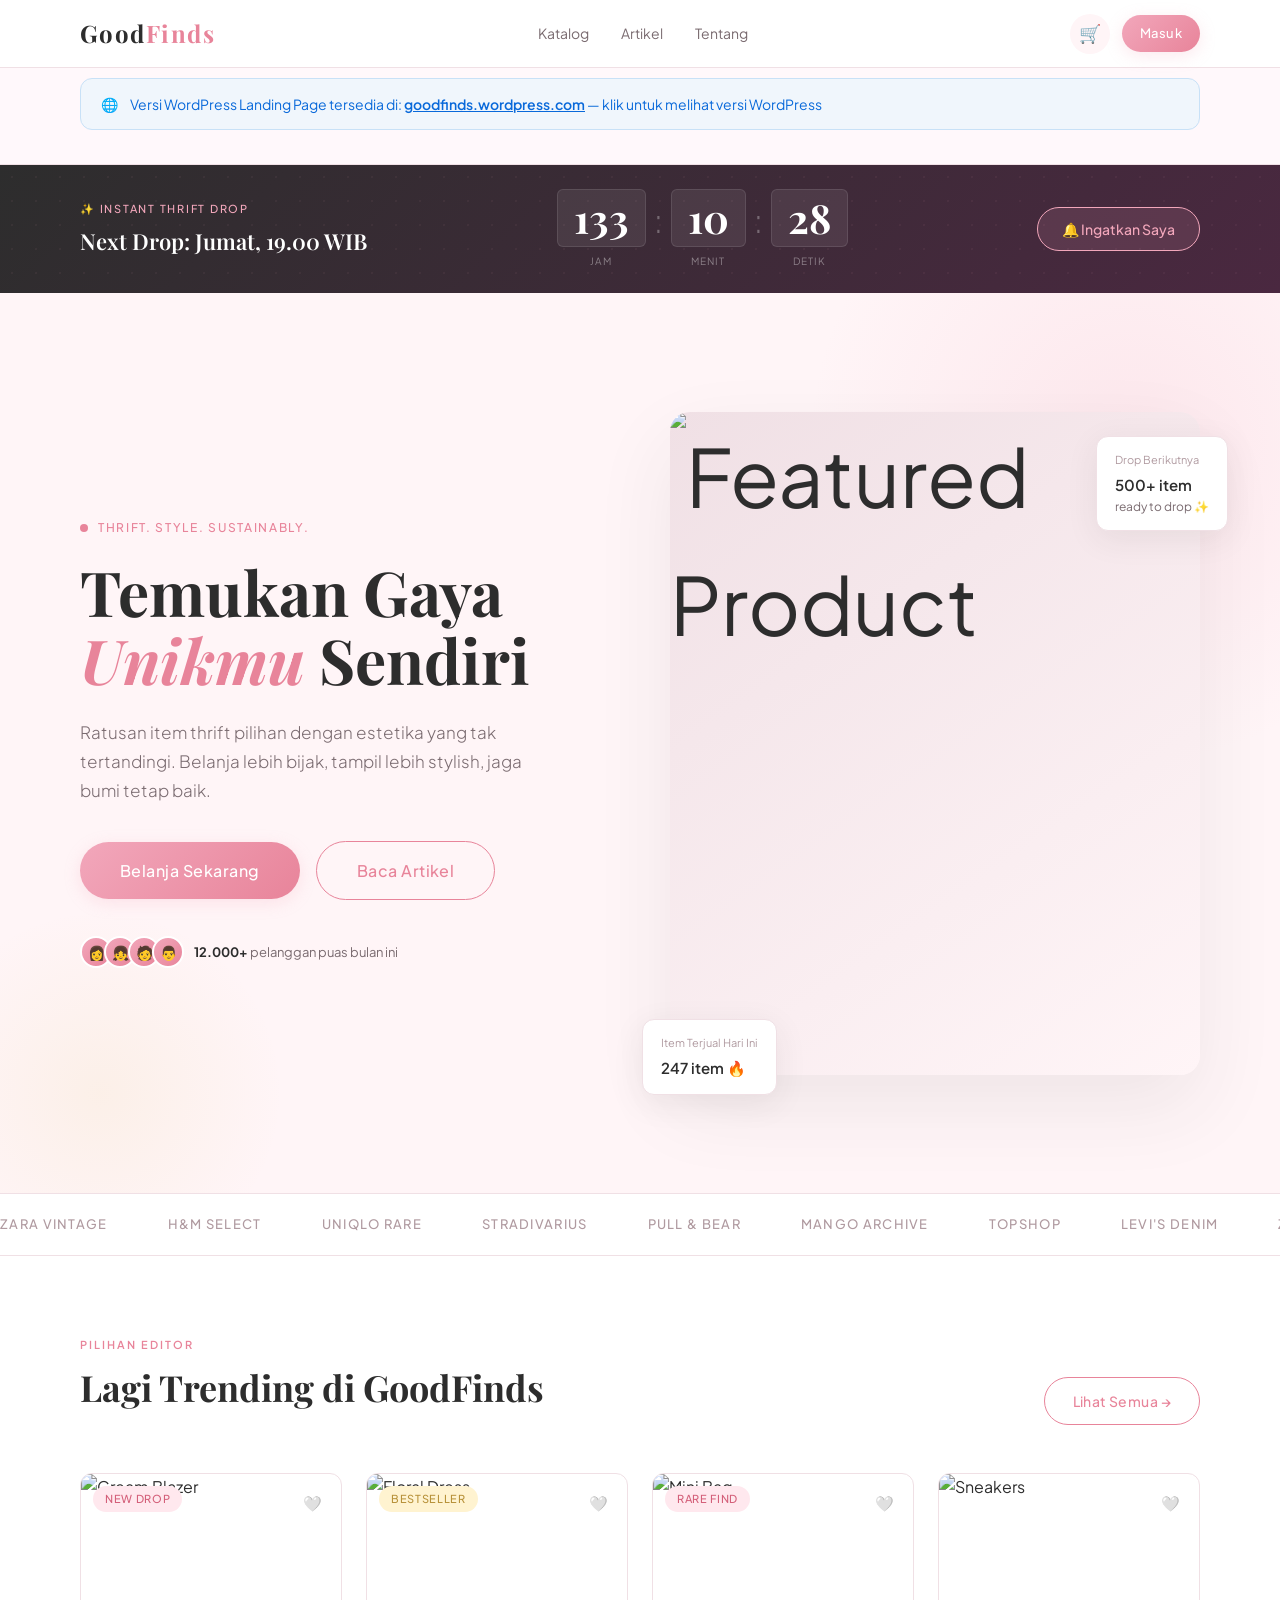
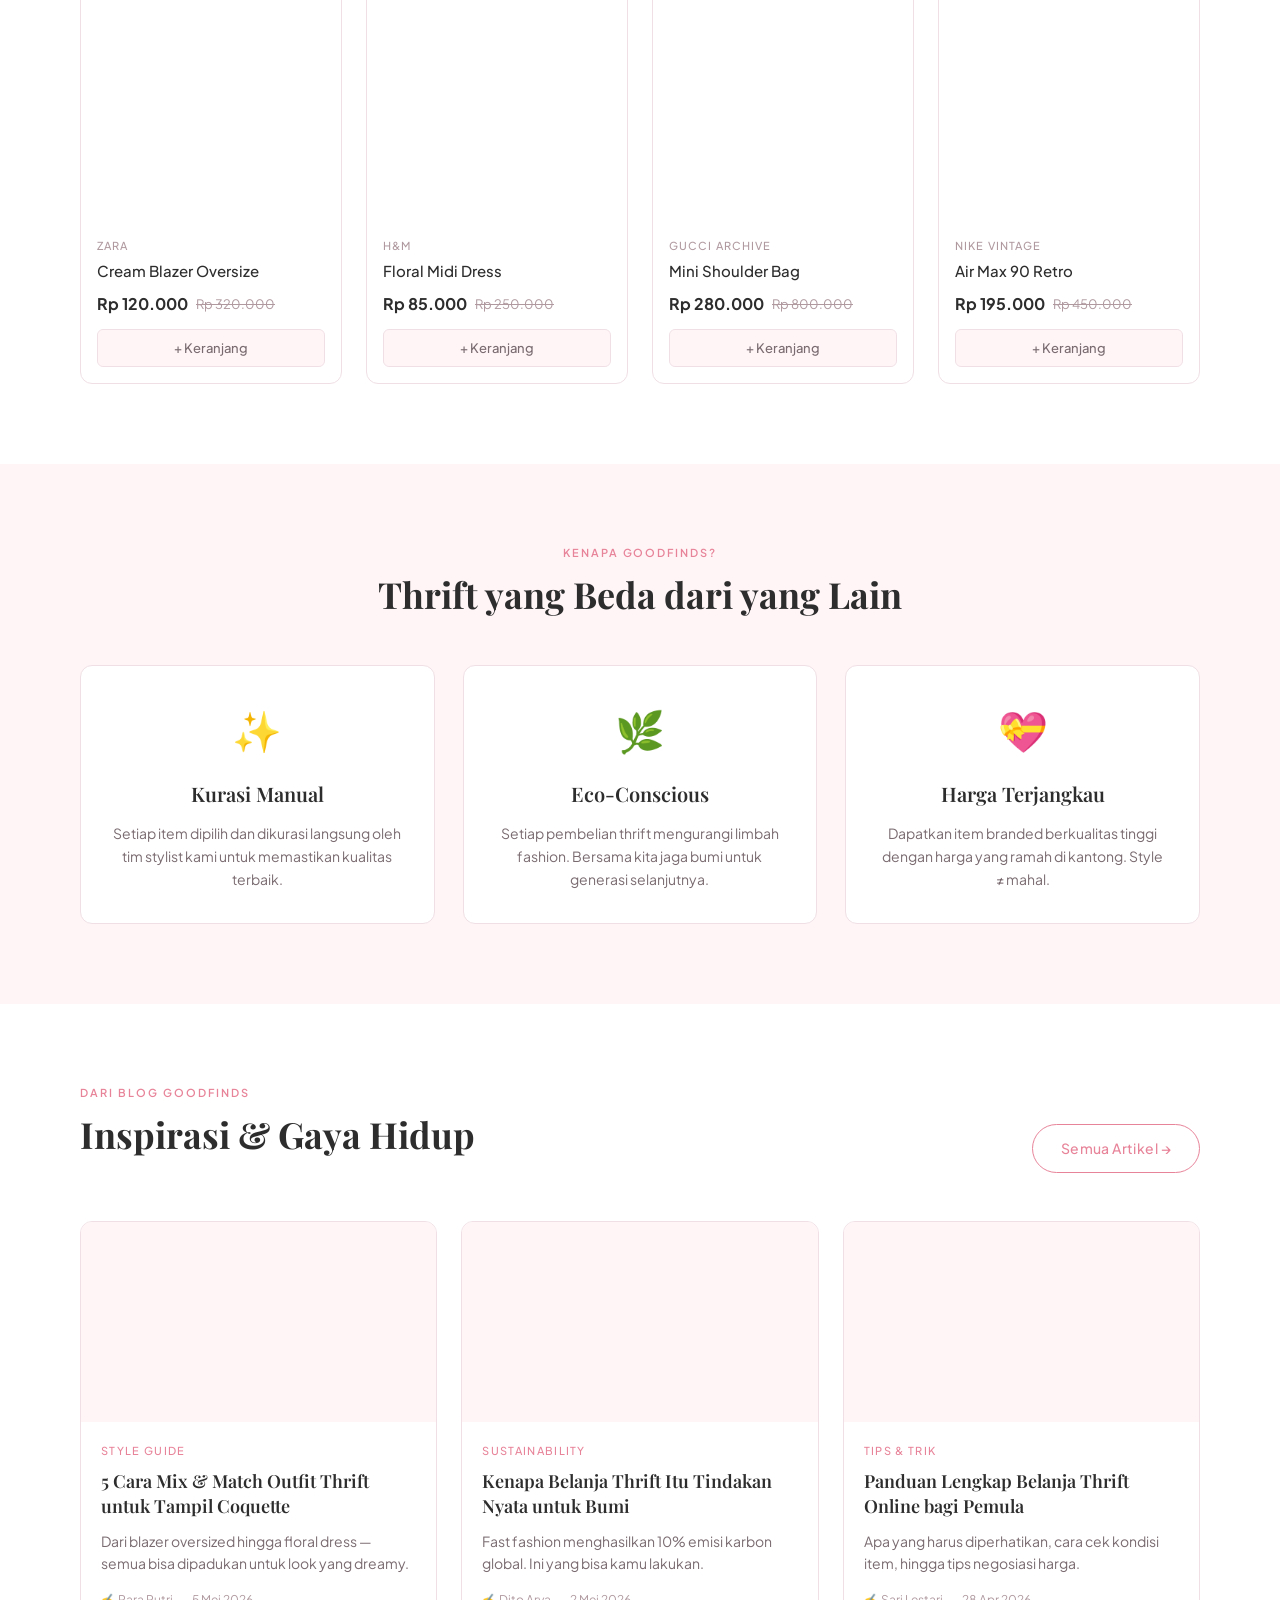
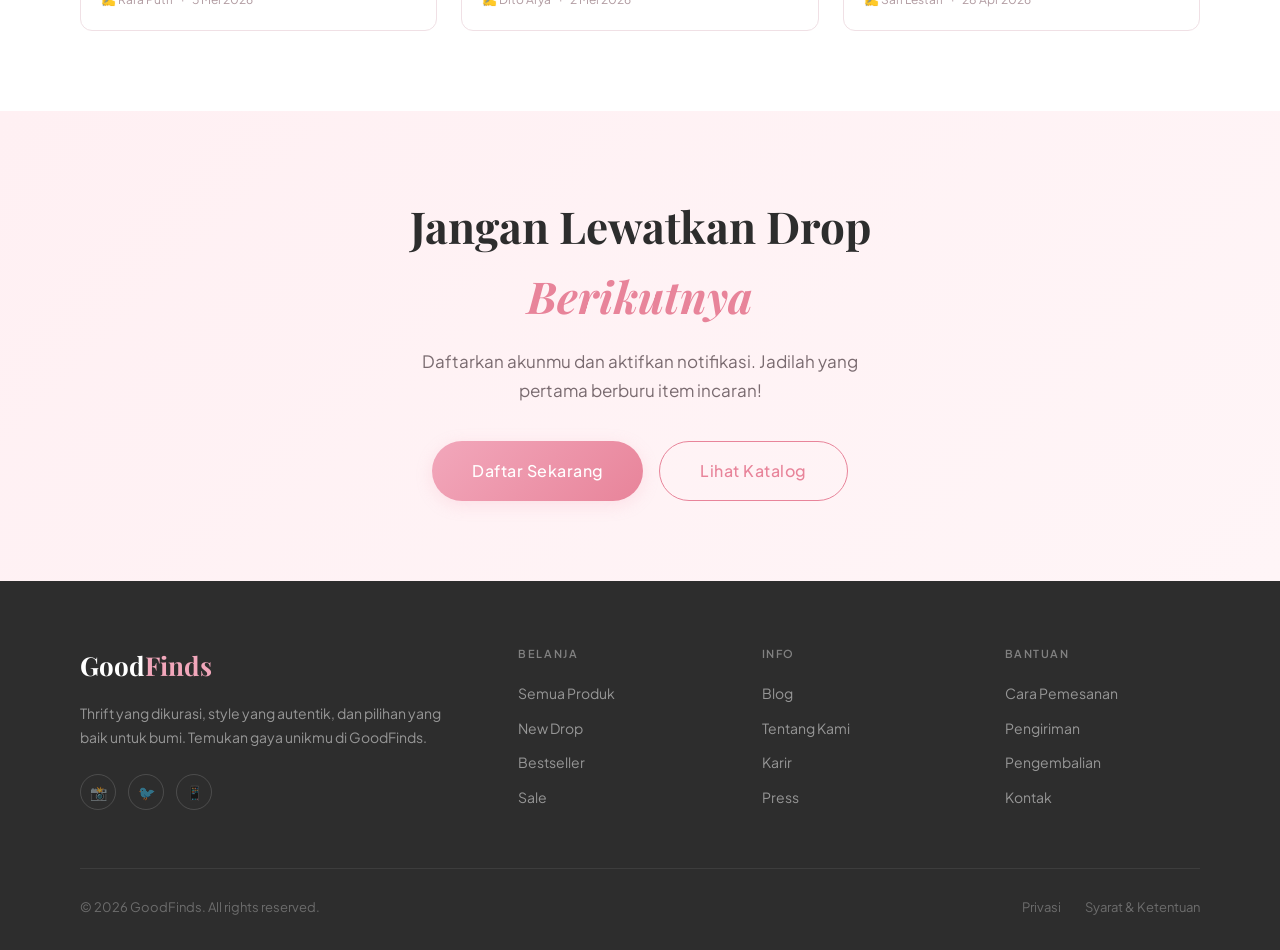
==== index.html @ 40c0e7a2 "second" ====
<!DOCTYPE html>
<html lang="id">
<head>
  <meta charset="UTF-8">
  <meta name="viewport" content="width=device-width, initial-scale=1.0">
  <title>GoodFinds — Thrift That Hits Different</title>
  <link rel="stylesheet" href="css/variables.css">
  <link rel="stylesheet" href="css/components.css">
  <link rel="stylesheet" href="css/pages/landing.css">
  <script src="js/auth.js"></script>
</head>
<body>

<nav class="navbar">
  <div class="container">
    <a href="index.html" class="navbar-logo">Good<span>Finds</span></a>
    <div class="navbar-nav">
      <a href="catalog.html" class="navbar-link">Katalog</a>
      <a href="articles.html" class="navbar-link">Artikel</a>
      <a href="#why" class="navbar-link">Tentang</a>
    </div>
    <div class="navbar-actions">
      <a href="cart.html" class="navbar-icon-btn" title="Keranjang">🛒<span class="navbar-cart-count" id="cartCount">0</span></a>
      <a href="login.html" class="btn btn-primary btn-sm navbar-login-btn">Masuk</a>
      <div class="navbar-user-menu" style="display:none; align-items:center; gap:10px;">
        <span style="font-size:13px; color:var(--text-muted);">Hai, <strong class="navbar-user-name"></strong></span>
        <a href="history.html" class="btn btn-ghost btn-sm">Pesanan</a>
        <button class="btn btn-outline btn-sm" onclick="gfLogout()">Keluar</button>
      </div>
    </div>
    <button class="navbar-hamburger" id="hamburger" aria-label="Menu"><span></span><span></span><span></span></button>
  </div>
</nav>

<div class="navbar-mobile-drawer" id="mobileDrawer">
  <a href="catalog.html" class="navbar-mobile-link">Katalog</a>
  <a href="articles.html" class="navbar-mobile-link">Artikel</a>
  <a href="#why" class="navbar-mobile-link">Tentang</a>
  <div class="navbar-mobile-actions">
    <a href="cart.html" class="btn btn-outline btn-sm" style="flex:1">🛒 Keranjang</a>
    <a href="login.html" class="btn btn-primary btn-sm" style="flex:1">Masuk</a>
  </div>
</div>

<!-- WORDPRESS LINK NOTICE -->
<div style="background:#fff8fb;border-bottom:1px solid var(--border-soft);padding:10px 0;">
  <div class="container">
    <div class="wp-notice">
      <span>🌐</span>
      <span>Versi WordPress Landing Page tersedia di: <a href="https://goodfinds.wordpress.com" target="_blank">goodfinds.wordpress.com</a> — klik untuk melihat versi WordPress</span>
    </div>
  </div>
</div>

<!-- DROP BANNER -->
<section class="drop-banner">
  <div class="container">
    <div class="drop-inner">
      <div>
        <div class="drop-label">✨ Instant Thrift Drop</div>
        <div class="drop-title">Next Drop: Jumat, 19.00 WIB</div>
      </div>
      <div class="drop-timer">
        <div class="drop-time-block"><span class="drop-time-num" id="dropHours">08</span><span class="drop-time-label">Jam</span></div>
        <span class="drop-colon">:</span>
        <div class="drop-time-block"><span class="drop-time-num" id="dropMins">34</span><span class="drop-time-label">Menit</span></div>
        <span class="drop-colon">:</span>
        <div class="drop-time-block"><span class="drop-time-num" id="dropSecs">22</span><span class="drop-time-label">Detik</span></div>
      </div>
      <button class="drop-notify-btn" id="notifyBtn">🔔 Ingatkan Saya</button>
    </div>
  </div>
</section>

<div class="live-drop-toast" id="liveDropToast">🎉 New Drop is Live! Happy hunting ♡</div>
<div class="confetti-container" id="confettiContainer"></div>

<!-- HERO -->
<section class="hero">
  <div class="container">
    <div class="hero-grid">
      <div class="hero-content">
        <div class="hero-eyebrow"><div class="hero-eyebrow-dot"></div><span class="hero-eyebrow-text">Thrift. Style. Sustainably.</span></div>
        <h1 class="hero-title">Temukan Gaya<br><em>Unikmu</em> Sendiri</h1>
        <p class="hero-desc">Ratusan item thrift pilihan dengan estetika yang tak tertandingi. Belanja lebih bijak, tampil lebih stylish, jaga bumi tetap baik.</p>
        <div class="hero-actions">
          <a href="catalog.html" class="btn btn-primary btn-lg">Belanja Sekarang</a>
          <a href="articles.html" class="btn btn-outline btn-lg">Baca Artikel</a>
        </div>
        <div class="hero-trust">
          <div class="hero-trust-avatars">
            <div class="hero-trust-avatar">👩</div>
            <div class="hero-trust-avatar">👧</div>
            <div class="hero-trust-avatar">🧑</div>
            <div class="hero-trust-avatar">👨</div>
          </div>
          <span class="hero-trust-text"><strong>12.000+</strong> pelanggan puas bulan ini</span>
        </div>
      </div>
      <div class="hero-visual">
        <img src="https://i.pinimg.com/736x/c6/b2/60/c6b260e2f0f9e311b4ef9ca0690afb04.jpg" alt="Featured Product" class="hero-img-main">
        <div class="hero-img-float hero-img-float-1">
          <div class="float-label">Item Terjual Hari Ini</div>
          <div class="float-value">247 item 🔥</div>
        </div>
        <div class="hero-img-float hero-img-float-2">
          <div class="float-label">Drop Berikutnya</div>
          <div class="float-value">500+ item</div>
          <div class="float-sub">ready to drop ✨</div>
        </div>
      </div>
    </div>
  </div>
</section>

<!-- BRANDS -->
<div class="brands-bar">
  <div class="brands-track" id="brandsTrack">
    <span class="brand-item">Zara Vintage</span><span class="brand-item">H&amp;M Select</span><span class="brand-item">Uniqlo Rare</span><span class="brand-item">Stradivarius</span><span class="brand-item">Pull &amp; Bear</span><span class="brand-item">Mango Archive</span><span class="brand-item">Topshop</span><span class="brand-item">Levi's Denim</span>
    <span class="brand-item">Zara Vintage</span><span class="brand-item">H&amp;M Select</span><span class="brand-item">Uniqlo Rare</span><span class="brand-item">Stradivarius</span><span class="brand-item">Pull &amp; Bear</span><span class="brand-item">Mango Archive</span><span class="brand-item">Topshop</span><span class="brand-item">Levi's Denim</span>
  </div>
</div>

<!-- FEATURED PRODUCTS -->
<section class="section-products">
  <div class="container">
    <div class="section-header">
      <div><span class="section-label">Pilihan Editor</span><h2 class="section-title">Lagi Trending di GoodFinds</h2></div>
      <a href="catalog.html" class="btn btn-outline">Lihat Semua →</a>
    </div>
    <div class="products-grid">
      <div class="product-card" onclick="location.href='product-detail.html'">
        <div class="product-card-img">
          <img src="https://i.pinimg.com/736x/92/56/90/92569033684352512f1551d915fa6724.jpg" alt="Cream Blazer" class="product-card-img-tag">
          <div class="product-card-badges"><span class="badge badge-pink">New Drop</span></div>
          <button class="product-card-wishlist">🤍</button>
        </div>
        <div class="product-card-body">
          <div class="product-card-brand">Zara</div>
          <div class="product-card-name">Cream Blazer Oversize</div>
          <div class="product-card-price"><span class="product-card-price-main">Rp 120.000</span><span class="product-card-price-original">Rp 320.000</span></div>
          <button class="product-card-add">+ Keranjang</button>
        </div>
      </div>
      <div class="product-card" onclick="location.href='product-detail.html'">
        <div class="product-card-img">
          <img src="https://i.pinimg.com/736x/c3/03/b5/c303b5ebe83835ef253b8acf76261c6b.jpg" alt="Floral Dress" class="product-card-img-tag">
          <div class="product-card-badges"><span class="badge badge-gold">Bestseller</span></div>
          <button class="product-card-wishlist">🤍</button>
        </div>
        <div class="product-card-body">
          <div class="product-card-brand">H&amp;M</div>
          <div class="product-card-name">Floral Midi Dress</div>
          <div class="product-card-price"><span class="product-card-price-main">Rp 85.000</span><span class="product-card-price-original">Rp 250.000</span></div>
          <button class="product-card-add">+ Keranjang</button>
        </div>
      </div>
      <div class="product-card" onclick="location.href='product-detail.html'">
        <div class="product-card-img">
          <img src="https://i.pinimg.com/736x/ab/d5/85/abd5853b05d4fb35293e72d868cc863c.jpg" alt="Mini Bag" class="product-card-img-tag">
          <div class="product-card-badges"><span class="badge badge-pink">Rare Find</span></div>
          <button class="product-card-wishlist">🤍</button>
        </div>
        <div class="product-card-body">
          <div class="product-card-brand">Gucci Archive</div>
          <div class="product-card-name">Mini Shoulder Bag</div>
          <div class="product-card-price"><span class="product-card-price-main">Rp 280.000</span><span class="product-card-price-original">Rp 800.000</span></div>
          <button class="product-card-add">+ Keranjang</button>
        </div>
      </div>
      <div class="product-card" onclick="location.href='product-detail.html'">
        <div class="product-card-img">
          <img src="https://i.pinimg.com/736x/73/b6/db/73b6db2ff99bca9f800d106ced337f3b.jpg" alt="Sneakers" class="product-card-img-tag">
          <button class="product-card-wishlist">🤍</button>
        </div>
        <div class="product-card-body">
          <div class="product-card-brand">Nike Vintage</div>
          <div class="product-card-name">Air Max 90 Retro</div>
          <div class="product-card-price"><span class="product-card-price-main">Rp 195.000</span><span class="product-card-price-original">Rp 450.000</span></div>
          <button class="product-card-add">+ Keranjang</button>
        </div>
      </div>
    </div>
  </div>
</section>

<!-- WHY -->
<section class="why-section" id="why">
  <div class="container">
    <div style="text-align:center;margin-bottom:48px"><span class="section-label">Kenapa GoodFinds?</span><h2 class="section-title">Thrift yang Beda dari yang Lain</h2></div>
    <div class="why-grid">
      <div class="why-card"><div class="why-icon">✨</div><div class="why-title">Kurasi Manual</div><div class="why-desc">Setiap item dipilih dan dikurasi langsung oleh tim stylist kami untuk memastikan kualitas terbaik.</div></div>
      <div class="why-card"><div class="why-icon">🌿</div><div class="why-title">Eco-Conscious</div><div class="why-desc">Setiap pembelian thrift mengurangi limbah fashion. Bersama kita jaga bumi untuk generasi selanjutnya.</div></div>
      <div class="why-card"><div class="why-icon">💝</div><div class="why-title">Harga Terjangkau</div><div class="why-desc">Dapatkan item branded berkualitas tinggi dengan harga yang ramah di kantong. Style ≠ mahal.</div></div>
    </div>
  </div>
</section>

<!-- BLOG -->
<section class="section-blog">
  <div class="container">
    <div class="section-header">
      <div><span class="section-label">Dari Blog GoodFinds</span><h2 class="section-title">Inspirasi & Gaya Hidup</h2></div>
      <a href="articles.html" class="btn btn-outline">Semua Artikel →</a>
    </div>
    <div class="blog-grid">
      <a href="article-detail.html" class="article-card">
        <div class="article-card-img" style="background-image: url('https://i.pinimg.com/736x/b3/0e/33/b30e33d7927fa1e54dd46e7528ea9be3.jpg');"></div>
        <div class="article-card-body">
          <div class="article-card-category">Style Guide</div>
          <h3 class="article-card-title">5 Cara Mix & Match Outfit Thrift untuk Tampil Coquette</h3>
          <p class="article-card-excerpt">Dari blazer oversized hingga floral dress — semua bisa dipadukan untuk look yang dreamy.</p>
          <div class="article-card-meta"><span>✍️ Rara Putri</span><span>·</span><span>5 Mei 2026</span></div>
        </div>
      </a>
      <a href="article-detail.html" class="article-card">
        <div class="article-card-img" style="background-image: url('https://i.pinimg.com/1200x/15/61/86/15618642472d07906da7b4b042318767.jpg');"></div>
        <div class="article-card-body">
          <div class="article-card-category">Sustainability</div>
          <h3 class="article-card-title">Kenapa Belanja Thrift Itu Tindakan Nyata untuk Bumi</h3>
          <p class="article-card-excerpt">Fast fashion menghasilkan 10% emisi karbon global. Ini yang bisa kamu lakukan.</p>
          <div class="article-card-meta"><span>✍️ Dito Arya</span><span>·</span><span>2 Mei 2026</span></div>
        </div>
      </a>
      <a href="article-detail.html" class="article-card">
        <div class="article-card-img" style="background-image: url('https://i.pinimg.com/1200x/f6/b0/bc/f6b0bc9e8db03e3e0dd08af64e32bb59.jpg');"></div>
        <div class="article-card-body">
          <div class="article-card-category">Tips & Trik</div>
          <h3 class="article-card-title">Panduan Lengkap Belanja Thrift Online bagi Pemula</h3>
          <p class="article-card-excerpt">Apa yang harus diperhatikan, cara cek kondisi item, hingga tips negosiasi harga.</p>
          <div class="article-card-meta"><span>✍️ Sari Lestari</span><span>·</span><span>28 Apr 2026</span></div>
        </div>
      </a>
    </div>
  </div>
</section>

<!-- CTA -->
<section class="cta-banner">
  <div class="container">
    <div class="cta-inner">
      <h2 class="cta-title">Jangan Lewatkan Drop<br><em>Berikutnya</em></h2>
      <p class="cta-desc">Daftarkan akunmu dan aktifkan notifikasi. Jadilah yang pertama berburu item incaran!</p>
      <div class="cta-actions">
        <a href="login.html" class="btn btn-primary btn-lg">Daftar Sekarang</a>
        <a href="catalog.html" class="btn btn-outline btn-lg">Lihat Katalog</a>
      </div>
    </div>
  </div>
</section>

<footer class="footer">
  <div class="container">
    <div class="footer-grid">
      <div>
        <a href="index.html" class="footer-brand">Good<span>Finds</span></a>
        <p class="footer-tagline">Thrift yang dikurasi, style yang autentik, dan pilihan yang baik untuk bumi. Temukan gaya unikmu di GoodFinds.</p>
        <div class="footer-socials">
          <a href="#" class="footer-social-btn">📸</a>
          <a href="#" class="footer-social-btn">🐦</a>
          <a href="#" class="footer-social-btn">📱</a>
        </div>
      </div>
      <div>
        <div class="footer-col-title">Belanja</div>
        <a href="catalog.html" class="footer-link">Semua Produk</a>
        <a href="catalog.html" class="footer-link">New Drop</a>
        <a href="catalog.html" class="footer-link">Bestseller</a>
        <a href="catalog.html" class="footer-link">Sale</a>
      </div>
      <div>
        <div class="footer-col-title">Info</div>
        <a href="articles.html" class="footer-link">Blog</a>
        <a href="#why" class="footer-link">Tentang Kami</a>
        <a href="#" class="footer-link">Karir</a>
        <a href="#" class="footer-link">Press</a>
      </div>
      <div>
        <div class="footer-col-title">Bantuan</div>
        <a href="#" class="footer-link">Cara Pemesanan</a>
        <a href="#" class="footer-link">Pengiriman</a>
        <a href="#" class="footer-link">Pengembalian</a>
        <a href="#" class="footer-link">Kontak</a>
      </div>
    </div>
    <div class="footer-bottom">
      <span class="footer-copy">© 2026 GoodFinds. All rights reserved.</span>
      <div class="footer-bottom-links">
        <a href="#" class="footer-bottom-link">Privasi</a>
        <a href="#" class="footer-bottom-link">Syarat &amp; Ketentuan</a>
      </div>
    </div>
  </div>
</footer>

<script src="js/main.js?v=4"></script>
<script src="js/landing.js"></script>
<script>if(typeof gfUpdateNavbar==='function') gfUpdateNavbar();</script>
</body>
</html>
---- css/variables.css ----
@import url('https://fonts.googleapis.com/css2?family=Plus+Jakarta+Sans:ital,wght@0,300;0,400;0,500;0,600;0,700;1,400&family=Playfair+Display:ital,wght@0,400;0,600;0,700;1,400;1,600&display=swap');

:root {
  --bg-white:    #FFFFFF;
  --bg-soft:     #FFF5F7;
  --bg-softer:   #FFF0F3;
  --pink-light:  #F2A7BB;
  --pink-mid:    #E8849A;
  --pink-dark:   #D4607A;
  --gold-light:  #D4AF37;
  --gold-mid:    #C9A84C;
  --gold-dark:   #B8923A;
  --mauve:       #7A6B70;
  --mauve-light: #EDE0E5;
  --text-main:   #2D2D2D;
  --text-muted:  #7A6B70;
  --text-light:  #B09AA0;
  --border-soft: #F0E0E5;
  --border-mid:  #E8C8D0;
  --white:       #FFFFFF;
  --shadow-pink: rgba(242,167,187,0.25);
  --shadow-soft: rgba(45,45,45,0.08);
  --shadow-mid:  rgba(45,45,45,0.14);
  --font-display:'Playfair Display', serif;
  --font-body:   'Plus Jakarta Sans', 'DM Sans', sans-serif;
  --radius-sm:   6px;
  --radius-md:   12px;
  --radius-lg:   20px;
  --radius-full: 999px;
  --transition:  all 0.25s ease;
}

*,*::before,*::after{margin:0;padding:0;box-sizing:border-box}
html{scroll-behavior:smooth;min-height:100%}
body{font-family:var(--font-body);background:var(--bg-white);color:var(--text-main);overflow-x:hidden;line-height:1.6;min-height:100vh;display:flex;flex-direction:column}
img{max-width:100%;display:block;object-fit:cover}
a{text-decoration:none;color:inherit}
button{cursor:pointer;font-family:var(--font-body);border:none;background:none}
input,select,textarea{font-family:var(--font-body)}
ul,ol{list-style:none}
main{flex:1}

.container{max-width:1200px;margin:0 auto;padding:0 40px;width:100%}
.sr-only{position:absolute;width:1px;height:1px;overflow:hidden;clip:rect(0,0,0,0)}

/* BUTTONS */
.btn{display:inline-flex;align-items:center;justify-content:center;gap:8px;padding:12px 28px;border-radius:var(--radius-full);font-size:14px;font-weight:500;letter-spacing:.03em;transition:var(--transition);cursor:pointer;border:none}
.btn-primary{background:linear-gradient(135deg,var(--pink-light),var(--pink-mid));color:var(--white);box-shadow:0 4px 16px var(--shadow-pink)}
.btn-primary:hover{transform:translateY(-2px);box-shadow:0 8px 24px var(--shadow-pink)}
.btn-outline{background:transparent;border:1.5px solid var(--pink-mid);color:var(--pink-mid)}
.btn-outline:hover{background:var(--pink-mid);color:var(--white)}
.btn-gold{background:linear-gradient(135deg,var(--gold-mid),var(--gold-light));color:var(--white);box-shadow:0 4px 16px rgba(201,168,76,.3)}
.btn-gold:hover{transform:translateY(-2px)}
.btn-ghost{background:transparent;border:1.5px solid var(--border-soft);color:var(--text-muted)}
.btn-ghost:hover{border-color:var(--pink-light);color:var(--pink-mid)}
.btn-sm{padding:8px 18px;font-size:13px}
.btn-lg{padding:16px 40px;font-size:16px}

/* BADGE */
.badge{display:inline-flex;align-items:center;padding:4px 12px;border-radius:var(--radius-full);font-size:11px;font-weight:500;letter-spacing:.06em;text-transform:uppercase}
.badge-pink{background:#FFE8EE;color:var(--pink-dark)}
.badge-gold{background:#FFF3D0;color:var(--gold-dark)}
.badge-green{background:#E8F5E9;color:#2E7D32}
.badge-gray{background:#F5F5F5;color:#666}
.badge-blue{background:#E3F2FD;color:#1565C0}

/* SECTION TITLES */
.section-label{font-size:11px;font-weight:600;letter-spacing:.18em;text-transform:uppercase;color:var(--pink-mid);display:block;margin-bottom:12px}
.section-title{font-family:var(--font-display);font-size:36px;line-height:1.2;color:var(--text-main);margin-bottom:16px}
.section-desc{font-size:16px;color:var(--text-muted);line-height:1.7;font-weight:300}

/* FORM */
.form-group{display:flex;flex-direction:column;gap:6px}
.form-label{font-size:13px;font-weight:500;color:var(--text-muted)}
.form-input{width:100%;padding:12px 16px;border:1.5px solid var(--border-soft);border-radius:var(--radius-sm);font-size:14px;color:var(--text-main);background:var(--bg-white);transition:var(--transition);outline:none;box-sizing:border-box}
.form-input:focus{border-color:var(--pink-light);box-shadow:0 0 0 3px rgba(242,167,187,.15)}
.form-select{appearance:none;background-image:url("data:image/svg+xml,%3Csvg xmlns='http://www.w3.org/2000/svg' width='12' height='8' viewBox='0 0 12 8'%3E%3Cpath d='M1 1l5 5 5-5' stroke='%237A6B70' stroke-width='1.5' fill='none' stroke-linecap='round'/%3E%3C/svg%3E");background-repeat:no-repeat;background-position:right 14px center;padding-right:40px}
textarea.form-input{resize:vertical;min-height:100px}

/* PASSWORD FIELD — beri ruang untuk icon mata */
.form-group .form-input[type='password'],
.form-group .form-input[type='text']{padding-right:44px;}

/* PRODUCT & ARTICLE CARD IMAGES */
.product-card-img-real{width:100%;height:220px;object-fit:cover;border-radius:var(--radius-md) var(--radius-md) 0 0;display:block}
.article-card-img-real{width:100%;height:200px;object-fit:cover;border-radius:var(--radius-md) var(--radius-md) 0 0;display:block}
---- css/components.css ----
/* NAVBAR */
.navbar{position:sticky;top:0;z-index:200;width:100%;height:68px;background:rgba(255,255,255,.96);backdrop-filter:blur(16px);-webkit-backdrop-filter:blur(16px);border-bottom:1px solid var(--border-soft)}
.navbar .container{height:100%;display:flex;align-items:center;justify-content:space-between;gap:24px}
.navbar-logo{font-family:var(--font-display);font-size:24px;font-weight:700;color:var(--text-main);letter-spacing:.06em;flex-shrink:0}
.navbar-logo span{color:var(--pink-mid)}
.navbar-nav{display:flex;align-items:center;gap:32px}
.navbar-link{font-size:14px;font-weight:400;color:var(--text-muted);transition:var(--transition);position:relative}
.navbar-link::after{content:'';position:absolute;bottom:-4px;left:0;width:0;height:1.5px;background:var(--pink-mid);transition:var(--transition)}
.navbar-link:hover,.navbar-link.active{color:var(--text-main)}
.navbar-link:hover::after,.navbar-link.active::after{width:100%}
.navbar-actions{display:flex;align-items:center;gap:12px}
.navbar-icon-btn{width:40px;height:40px;border-radius:var(--radius-full);display:flex;align-items:center;justify-content:center;background:var(--bg-soft);color:var(--text-muted);transition:var(--transition);position:relative;font-size:18px}
.navbar-icon-btn:hover{background:var(--border-soft);color:var(--pink-mid)}
.navbar-cart-count{position:absolute;top:-4px;right:-4px;width:18px;height:18px;border-radius:50%;background:var(--pink-mid);color:var(--white);font-size:10px;font-weight:600;display:flex;align-items:center;justify-content:center;border:2px solid var(--white)}
.navbar-hamburger{display:none;flex-direction:column;justify-content:center;gap:5px;width:40px;height:40px;flex-shrink:0;padding:4px}
.navbar-hamburger span{display:block;width:22px;height:1.5px;background:var(--text-main);border-radius:2px;transition:var(--transition)}
.navbar-hamburger.open span:nth-child(1){transform:translateY(6.5px) rotate(45deg)}
.navbar-hamburger.open span:nth-child(2){opacity:0}
.navbar-hamburger.open span:nth-child(3){transform:translateY(-6.5px) rotate(-45deg)}
.navbar-mobile-drawer{display:none;position:fixed;top:68px;left:0;right:0;background:var(--white);border-bottom:1px solid var(--border-soft);box-shadow:0 12px 40px var(--shadow-soft);z-index:199;padding:12px 24px 28px;flex-direction:column;gap:4px}
.navbar-mobile-drawer.open{display:flex}
.navbar-mobile-link{font-size:16px;color:var(--text-muted);padding:14px 0;border-bottom:1px solid var(--border-soft);transition:var(--transition)}
.navbar-mobile-link:hover{color:var(--pink-mid);padding-left:8px}
.navbar-mobile-actions{display:flex;gap:12px;margin-top:16px}

/* FOOTER */
.footer{background:var(--text-main);color:rgba(255,255,255,.7);padding:64px 0 32px;margin-top:auto}
.footer-grid{display:grid;grid-template-columns:2fr 1fr 1fr 1fr;gap:48px;margin-bottom:48px}
.footer-brand{font-family:var(--font-display);font-size:26px;font-weight:700;color:var(--white);margin-bottom:16px;display:block}
.footer-brand span{color:var(--pink-light)}
.footer-tagline{font-size:14px;line-height:1.7;color:rgba(255,255,255,.5);margin-bottom:24px}
.footer-socials{display:flex;gap:12px}
.footer-social-btn{width:36px;height:36px;border-radius:var(--radius-full);border:1px solid rgba(255,255,255,.15);display:flex;align-items:center;justify-content:center;color:rgba(255,255,255,.5);font-size:14px;transition:var(--transition)}
.footer-social-btn:hover{border-color:var(--pink-light);color:var(--pink-light)}
.footer-col-title{font-size:11px;font-weight:600;letter-spacing:.14em;text-transform:uppercase;color:rgba(255,255,255,.4);margin-bottom:20px}
.footer-link{display:block;font-size:14px;color:rgba(255,255,255,.5);margin-bottom:12px;transition:var(--transition)}
.footer-link:hover{color:var(--white)}
.footer-bottom{border-top:1px solid rgba(255,255,255,.08);padding-top:28px;display:flex;justify-content:space-between;align-items:center}
.footer-copy{font-size:13px;color:rgba(255,255,255,.3)}
.footer-bottom-links{display:flex;gap:24px}
.footer-bottom-link{font-size:13px;color:rgba(255,255,255,.3);transition:var(--transition)}
.footer-bottom-link:hover{color:rgba(255,255,255,.6)}

/* BREADCRUMB */
.breadcrumb{display:flex;align-items:center;gap:8px;font-size:13px;color:var(--text-light);padding:20px 0}
.breadcrumb a{color:var(--text-light);transition:var(--transition)}
.breadcrumb a:hover{color:var(--pink-mid)}
.breadcrumb-sep{color:var(--border-mid)}
.breadcrumb-current{color:var(--text-muted)}

/* PRODUCT CARD */
.product-card{background:var(--white);border:1px solid var(--border-soft);border-radius:var(--radius-md);overflow:hidden;transition:var(--transition);cursor:pointer}
.product-card:hover{transform:translateY(-6px);box-shadow:0 20px 48px var(--shadow-soft)}
.product-card-img{position:relative;overflow:hidden}
.product-card-img .img-placeholder{width:100%;aspect-ratio:3/4;background:linear-gradient(135deg,var(--bg-soft),var(--border-soft));display:flex;align-items:center;justify-content:center;font-size:56px;transition:transform .4s ease}
.product-card-img .product-card-img-tag{width:100%;height:100%;object-fit:cover;aspect-ratio:3/4;transition:transform .4s ease}
.product-card:hover .img-placeholder,.product-card:hover .product-card-img-tag{transform:scale(1.04)}
.product-card-badges{position:absolute;top:12px;left:12px;display:flex;flex-direction:column;gap:6px}
.product-card-wishlist{position:absolute;top:12px;right:12px;width:34px;height:34px;border-radius:50%;background:rgba(255,255,255,.92);display:flex;align-items:center;justify-content:center;font-size:15px;transition:var(--transition);border:none;cursor:pointer;backdrop-filter:blur(4px)}
.product-card-wishlist:hover,.product-card-wishlist.active{color:var(--pink-mid);transform:scale(1.1)}
.product-card-body{padding:16px}
.product-card-brand{font-size:11px;font-weight:500;letter-spacing:.1em;text-transform:uppercase;color:var(--text-light);margin-bottom:6px}
.product-card-name{font-size:15px;font-weight:500;color:var(--text-main);margin-bottom:10px;line-height:1.4}
.product-card-price{display:flex;align-items:center;gap:8px;margin-bottom:12px}
.product-card-price-main{font-size:16px;font-weight:700;color:var(--text-main)}
.product-card-price-original{font-size:13px;color:var(--text-light);text-decoration:line-through}
.product-card-add{width:100%;padding:10px;border-radius:var(--radius-sm);background:var(--bg-soft);border:1.5px solid var(--border-soft);color:var(--text-muted);font-size:13px;font-weight:500;transition:var(--transition);cursor:pointer}
.product-card-add:hover{background:var(--pink-mid);border-color:var(--pink-mid);color:var(--white)}

/* ARTICLE CARD */
.article-card{background:var(--white);border:1px solid var(--border-soft);border-radius:var(--radius-md);overflow:hidden;transition:var(--transition);display:block}
.article-card:hover{transform:translateY(-4px);box-shadow:0 16px 40px var(--shadow-soft)}
.article-card-img{width:100%;height:200px;background-color:var(--bg-soft);background-size:cover;background-position:center;background-repeat:no-repeat;display:flex;align-items:center;justify-content:center;font-size:56px;overflow:hidden}
.article-card-body{padding:20px}
.article-card-category{font-size:11px;font-weight:500;letter-spacing:.12em;text-transform:uppercase;color:var(--pink-mid);margin-bottom:10px}
.article-card-title{font-family:var(--font-display);font-size:18px;line-height:1.4;color:var(--text-main);margin-bottom:10px;font-weight:600}
.article-card-excerpt{font-size:14px;color:var(--text-muted);line-height:1.6;margin-bottom:16px}
.article-card-meta{display:flex;align-items:center;gap:8px;font-size:12px;color:var(--text-light);flex-wrap:wrap}

/* ADMIN LAYOUT */
.admin-layout{display:flex;min-height:100vh}
.admin-sidebar{width:248px;flex-shrink:0;background:var(--text-main);display:flex;flex-direction:column;position:sticky;top:0;height:100vh;overflow-y:auto}
.admin-sidebar-logo{padding:28px 24px 20px;border-bottom:1px solid rgba(255,255,255,.08)}
.admin-sidebar-logo-text{font-family:var(--font-display);font-size:20px;font-weight:700;color:var(--white)}
.admin-sidebar-logo-text span{color:var(--pink-light)}
.admin-sidebar-role{font-size:11px;color:rgba(255,255,255,.4);margin-top:4px;letter-spacing:.08em;text-transform:uppercase}
.admin-nav{padding:20px 0;flex:1}
.admin-nav-section{padding:0 24px;margin-bottom:6px;margin-top:12px;font-size:10px;font-weight:600;letter-spacing:.14em;text-transform:uppercase;color:rgba(255,255,255,.3)}
.admin-nav-link{display:flex;align-items:center;gap:10px;padding:10px 16px;margin:2px 8px;border-radius:var(--radius-sm);font-size:14px;color:rgba(255,255,255,.6);transition:var(--transition)}
.admin-nav-link:hover,.admin-nav-link.active{background:rgba(242,167,187,.12);color:var(--pink-light)}
.admin-nav-link .nav-icon{width:20px;flex-shrink:0;font-size:16px;text-align:center}
.admin-main{flex:1;background:var(--bg-soft);overflow-y:auto;min-width:0}
.admin-topbar{height:64px;background:var(--white);border-bottom:1px solid var(--border-soft);display:flex;align-items:center;justify-content:space-between;padding:0 32px;position:sticky;top:0;z-index:10}
.admin-topbar-title{font-size:18px;font-weight:600;color:var(--text-main)}
.admin-content{padding:32px}

/* ADMIN TOOLBAR */
.admin-toolbar{display:flex;align-items:center;gap:12px;flex-wrap:wrap;margin-bottom:20px}
.admin-search{position:relative;display:flex;align-items:center}
.admin-search-icon{position:absolute;left:12px;font-size:14px;color:var(--text-light);pointer-events:none}
.admin-search input{width:100%;padding:10px 14px 10px 36px;border:1.5px solid var(--border-soft);border-radius:var(--radius-sm);font-size:14px;color:var(--text-main);background:var(--white);outline:none;transition:var(--transition)}
.admin-search input:focus{border-color:var(--pink-light);box-shadow:0 0 0 3px rgba(242,167,187,.12)}
.admin-filter-select{padding:10px 36px 10px 14px;border:1.5px solid var(--border-soft);border-radius:var(--radius-sm);font-size:14px;color:var(--text-muted);background:var(--white);appearance:none;background-image:url("data:image/svg+xml,%3Csvg xmlns='http://www.w3.org/2000/svg' width='12' height='8' viewBox='0 0 12 8'%3E%3Cpath d='M1 1l5 5 5-5' stroke='%237A6B70' stroke-width='1.5' fill='none' stroke-linecap='round'/%3E%3C/svg%3E");background-repeat:no-repeat;background-position:right 12px center;cursor:pointer;outline:none;transition:var(--transition)}
.admin-filter-select:focus{border-color:var(--pink-light)}
.admin-page-header{display:flex;align-items:center;justify-content:space-between;margin-bottom:28px;flex-wrap:wrap;gap:16px}
.admin-page-title{font-family:var(--font-display);font-size:24px;font-weight:700;color:var(--text-main)}

/* TABLE */
.table-wrapper{background:var(--white);border:1px solid var(--border-soft);border-radius:var(--radius-md);overflow:hidden}
.data-table{width:100%;border-collapse:collapse}
.data-table thead tr{background:var(--bg-soft);border-bottom:2px solid var(--border-soft)}
.data-table th{padding:14px 16px;font-size:11px;font-weight:600;letter-spacing:.08em;text-transform:uppercase;color:var(--text-muted);text-align:left;white-space:nowrap}
.data-table td{padding:16px;font-size:14px;color:var(--text-main);border-bottom:1px solid var(--border-soft);vertical-align:middle}
.data-table tr:last-child td{border-bottom:none}
.data-table tbody tr{transition:var(--transition)}
.data-table tbody tr:hover{background:var(--bg-soft)}
.table-action-btns{display:flex;gap:6px}
.table-btn{width:32px;height:32px;border-radius:var(--radius-sm);display:flex;align-items:center;justify-content:center;font-size:14px;transition:var(--transition);border:none;cursor:pointer}
.table-btn-edit{background:#FFF3E0;color:#E65100}
.table-btn-edit:hover{background:#E65100;color:var(--white)}
.table-btn-delete{background:#FFEBEE;color:#C62828}
.table-btn-delete:hover{background:#C62828;color:var(--white)}
.table-btn-view{background:var(--bg-soft);color:var(--text-muted)}
.table-btn-view:hover{background:var(--pink-light);color:var(--white)}
.product-img-cell{width:48px;height:60px;border-radius:var(--radius-sm);background:linear-gradient(135deg,var(--bg-soft),var(--border-soft));display:flex;align-items:center;justify-content:center;font-size:24px;flex-shrink:0;border:1px solid var(--border-soft)}
.user-cell{display:flex;align-items:center;gap:12px}
.user-avatar{width:36px;height:36px;border-radius:50%;background:linear-gradient(135deg,var(--pink-light),var(--pink-mid));display:flex;align-items:center;justify-content:center;font-size:14px;font-weight:700;color:var(--white);flex-shrink:0}
.user-info-name{font-size:14px;font-weight:500;color:var(--text-main)}
.user-info-email{font-size:12px;color:var(--text-muted)}
.articles-tab{padding:7px 18px;border-radius:var(--radius-full);font-size:13px;font-weight:500;border:1.5px solid var(--border-soft);color:var(--text-muted);background:var(--white);cursor:pointer;transition:var(--transition)}
.articles-tab:hover{border-color:var(--pink-light);color:var(--pink-mid)}
.articles-tab.active{background:var(--pink-mid);border-color:var(--pink-mid);color:var(--white)}

/* MODAL */
.modal-overlay{position:fixed;inset:0;background:rgba(45,45,45,.5);backdrop-filter:blur(4px);z-index:1000;display:none;align-items:center;justify-content:center;padding:24px}
.modal-overlay.open{display:flex}
.modal{background:var(--white);border-radius:var(--radius-lg);padding:32px;width:100%;max-width:520px;max-height:90vh;overflow-y:auto;position:relative}
.modal-header{display:flex;align-items:center;justify-content:space-between;margin-bottom:24px}
.modal-title{font-family:var(--font-display);font-size:22px;font-weight:600;color:var(--text-main)}
.modal-close{width:36px;height:36px;border-radius:50%;background:var(--bg-soft);display:flex;align-items:center;justify-content:center;color:var(--text-muted);font-size:18px;transition:var(--transition);cursor:pointer;border:none;flex-shrink:0}
.modal-close:hover{background:var(--border-soft);color:var(--text-main)}
.modal-form{display:flex;flex-direction:column;gap:16px}
.modal-footer{display:flex;gap:12px;justify-content:flex-end;margin-top:8px;padding-top:16px;border-top:1px solid var(--border-soft)}

/* HISTORY FILTERS */
.history-filter-btn{padding:8px 18px;border-radius:var(--radius-full);border:1.5px solid var(--border-soft);background:var(--white);font-size:13px;font-weight:500;color:var(--text-muted);cursor:pointer;transition:var(--transition)}
.history-filter-btn:hover,.history-filter-btn.active{background:var(--pink-mid);border-color:var(--pink-mid);color:var(--white)}

/* RESPONSIVE */
@media(max-width:768px){
  .container{padding:0 20px}
  .navbar-nav{display:none}
  .navbar-hamburger{display:flex}
  .navbar-actions .btn{display:none}
  .footer-grid{grid-template-columns:1fr 1fr;gap:32px}
  .admin-sidebar{width:200px}
  .admin-content{padding:20px}
}
@media(max-width:600px){
  .footer-grid{grid-template-columns:1fr}
  .footer-bottom{flex-direction:column;gap:12px;text-align:center}
  .admin-layout{flex-direction:column}
  .admin-sidebar{width:100%;height:auto;position:static}
}
---- css/pages/landing.css ----
/* HERO */
.hero{min-height:100vh;background:var(--bg-soft);display:flex;align-items:center;position:relative;overflow:hidden;padding:80px 0}
.hero::before{content:'';position:absolute;top:-200px;right:-200px;width:700px;height:700px;background:radial-gradient(circle,rgba(242,167,187,.18) 0%,transparent 65%);pointer-events:none}
.hero::after{content:'';position:absolute;bottom:-100px;left:-100px;width:400px;height:400px;background:radial-gradient(circle,rgba(212,175,55,.08) 0%,transparent 65%);pointer-events:none}
.hero-grid{display:grid;grid-template-columns:1fr 1fr;gap:60px;align-items:center;position:relative;z-index:1}
.hero-eyebrow{display:flex;align-items:center;gap:10px;margin-bottom:20px}
.hero-eyebrow-dot{width:8px;height:8px;border-radius:50%;background:var(--pink-mid);animation:pulse 2s ease-in-out infinite}
@keyframes pulse{0%,100%{transform:scale(1);opacity:1}50%{transform:scale(1.3);opacity:.7}}
.hero-eyebrow-text{font-size:12px;font-weight:500;letter-spacing:.14em;text-transform:uppercase;color:var(--pink-mid)}
.hero-title{font-family:var(--font-display);font-size:62px;line-height:1.1;color:var(--text-main);margin-bottom:24px;font-weight:700}
.hero-title em{font-style:italic;color:var(--pink-mid)}
.hero-desc{font-size:17px;line-height:1.7;color:var(--text-muted);margin-bottom:36px;font-weight:300;max-width:480px}
.hero-actions{display:flex;align-items:center;gap:16px;flex-wrap:wrap}
.hero-trust{display:flex;align-items:center;gap:10px;margin-top:36px}
.hero-trust-avatars{display:flex}
.hero-trust-avatar{width:32px;height:32px;border-radius:50%;border:2px solid var(--white);margin-left:-8px;background:linear-gradient(135deg,var(--pink-light),var(--pink-mid));display:flex;align-items:center;justify-content:center;font-size:14px}
.hero-trust-avatar:first-child{margin-left:0}
.hero-trust-text{font-size:13px;color:var(--text-muted)}
.hero-trust-text strong{color:var(--text-main)}
.hero-visual{position:relative}
.hero-img-main{width:100%;aspect-ratio:4/5;border-radius:var(--radius-lg);background:linear-gradient(145deg,var(--border-soft),var(--bg-soft));display:flex;align-items:center;justify-content:center;font-size:80px;box-shadow:0 32px 80px var(--shadow-soft);overflow:hidden;object-fit:cover}
.hero-img-float{position:absolute;background:var(--white);border-radius:var(--radius-md);padding:14px 18px;box-shadow:0 8px 32px var(--shadow-soft);border:1px solid var(--border-soft);animation:floatUp 3s ease-in-out infinite}
.hero-img-float-1{bottom:-20px;left:-28px;animation-delay:0s}
.hero-img-float-2{top:24px;right:-28px;animation-delay:1.5s}
@keyframes floatUp{0%,100%{transform:translateY(0)}50%{transform:translateY(-8px)}}
.float-label{font-size:11px;color:var(--text-light);margin-bottom:4px;white-space:nowrap}
.float-value{font-size:15px;font-weight:600;color:var(--text-main)}
.float-sub{font-size:12px;color:var(--text-muted)}

/* DROP COUNTDOWN */
.drop-banner{background:linear-gradient(135deg,var(--text-main) 0%,#4a2840 100%);color:var(--white);padding:24px 0;overflow:hidden;position:relative}
.drop-banner::before{content:'';position:absolute;inset:0;background-image:radial-gradient(rgba(242,167,187,.05) 1px,transparent 1px);background-size:24px 24px;pointer-events:none}
.drop-inner{display:flex;align-items:center;justify-content:space-between;gap:24px;flex-wrap:wrap;position:relative;z-index:1}
.drop-label{font-size:11px;font-weight:500;letter-spacing:.16em;text-transform:uppercase;color:var(--pink-light);margin-bottom:6px}
.drop-title{font-family:var(--font-display);font-size:22px;font-weight:600}
.drop-timer{display:flex;align-items:center;gap:8px}
.drop-time-block{text-align:center}
.drop-time-num{font-family:var(--font-display);font-size:40px;font-weight:700;line-height:1;color:var(--white);background:rgba(255,255,255,.08);border-radius:var(--radius-sm);padding:8px 16px;min-width:70px;display:block;border:1px solid rgba(255,255,255,.1)}
.drop-time-label{font-size:10px;letter-spacing:.1em;text-transform:uppercase;color:rgba(255,255,255,.4);margin-top:6px;display:block}
.drop-colon{font-size:32px;font-weight:300;color:rgba(255,255,255,.3);margin-bottom:18px}
.drop-notify-btn{display:flex;align-items:center;gap:8px;padding:12px 24px;background:rgba(242,167,187,.12);border:1.5px solid var(--pink-light);border-radius:var(--radius-full);color:var(--pink-light);font-size:14px;font-weight:500;cursor:pointer;transition:var(--transition);white-space:nowrap}
.drop-notify-btn:hover,.drop-notify-btn.notified{background:var(--pink-mid);border-color:var(--pink-mid);color:var(--white)}

/* BRANDS */
.brands-bar{background:var(--white);border-top:1px solid var(--border-soft);border-bottom:1px solid var(--border-soft);padding:20px 0;overflow:hidden}
.brands-track{display:flex;gap:60px;animation:marquee 22s linear infinite;white-space:nowrap}
.brands-track:hover{animation-play-state:paused}
@keyframes marquee{0%{transform:translateX(0)}100%{transform:translateX(-50%)}}
.brand-item{font-size:13px;font-weight:500;letter-spacing:.1em;text-transform:uppercase;color:var(--text-light);flex-shrink:0}

/* FEATURED PRODUCTS */
.section-products{padding:80px 0;background:var(--bg-white)}
.section-header{display:flex;align-items:flex-end;justify-content:space-between;margin-bottom:48px;gap:16px}
.products-grid{display:grid;grid-template-columns:repeat(4,1fr);gap:24px}

/* WHY GOODFINDS */
.why-section{padding:80px 0;background:var(--bg-soft)}
.why-grid{display:grid;grid-template-columns:repeat(3,1fr);gap:28px}
.why-card{background:var(--white);border:1px solid var(--border-soft);border-radius:var(--radius-md);padding:32px;text-align:center;transition:var(--transition)}
.why-card:hover{transform:translateY(-4px);box-shadow:0 12px 36px var(--shadow-soft)}
.why-icon{font-size:40px;margin-bottom:16px}
.why-title{font-family:var(--font-display);font-size:20px;font-weight:600;color:var(--text-main);margin-bottom:12px}
.why-desc{font-size:14px;color:var(--text-muted);line-height:1.65}

/* BLOG */
.section-blog{padding:80px 0;background:var(--bg-white)}
.blog-grid{display:grid;grid-template-columns:repeat(3,1fr);gap:24px}

/* CTA */
.cta-banner{padding:80px 0;background:linear-gradient(135deg,#FFF0F3 0%,var(--bg-soft) 100%)}
.cta-inner{text-align:center}
.cta-title{font-family:var(--font-display);font-size:44px;font-weight:700;color:var(--text-main);margin-bottom:16px}
.cta-title em{font-style:italic;color:var(--pink-mid)}
.cta-desc{font-size:17px;color:var(--text-muted);margin-bottom:36px;max-width:480px;margin-left:auto;margin-right:auto;line-height:1.7}
.cta-actions{display:flex;gap:16px;justify-content:center;flex-wrap:wrap}

/* CONFETTI & TOAST */
.confetti-container{position:fixed;inset:0;pointer-events:none;z-index:9999;overflow:hidden}
.confetti-piece{position:absolute;width:10px;height:10px;top:-10px;animation:confettiFall linear forwards;border-radius:2px}
@keyframes confettiFall{0%{transform:translateY(0) rotate(0deg);opacity:1}100%{transform:translateY(110vh) rotate(720deg);opacity:0}}
.live-drop-toast{position:fixed;top:84px;left:50%;transform:translateX(-50%);background:linear-gradient(135deg,var(--pink-mid),var(--pink-dark));color:var(--white);padding:14px 28px;border-radius:var(--radius-full);font-size:15px;font-weight:500;z-index:500;box-shadow:0 8px 32px var(--shadow-pink);display:none;white-space:nowrap}
.live-drop-toast.show{display:block;animation:slideDown .5s ease}
@keyframes slideDown{from{opacity:0;transform:translateX(-50%) translateY(-20px)}to{opacity:1;transform:translateX(-50%) translateY(0)}}

/* WORDPRESS BUTTON */
.wp-notice{display:flex;align-items:center;gap:12px;padding:14px 20px;background:#f0f6fc;border:1.5px solid #c8e1f7;border-radius:var(--radius-md);font-size:14px;color:#0969da;margin-bottom:24px}
.wp-notice a{font-weight:600;color:#0969da;text-decoration:underline}

/* RESPONSIVE */
@media(max-width:1024px){.hero-title{font-size:48px}.products-grid{grid-template-columns:repeat(3,1fr)}}
@media(max-width:768px){
  .hero-grid{grid-template-columns:1fr;gap:40px}
  .hero-title{font-size:38px}
  .hero-img-float{display:none}
  .products-grid{grid-template-columns:repeat(2,1fr)}
  .blog-grid,.why-grid{grid-template-columns:1fr}
  .section-header{flex-direction:column;align-items:flex-start}
  .drop-inner{flex-direction:column;text-align:center}
  .cta-title{font-size:32px}
}
@media(max-width:480px){.hero-title{font-size:30px}.products-grid{grid-template-columns:1fr}}
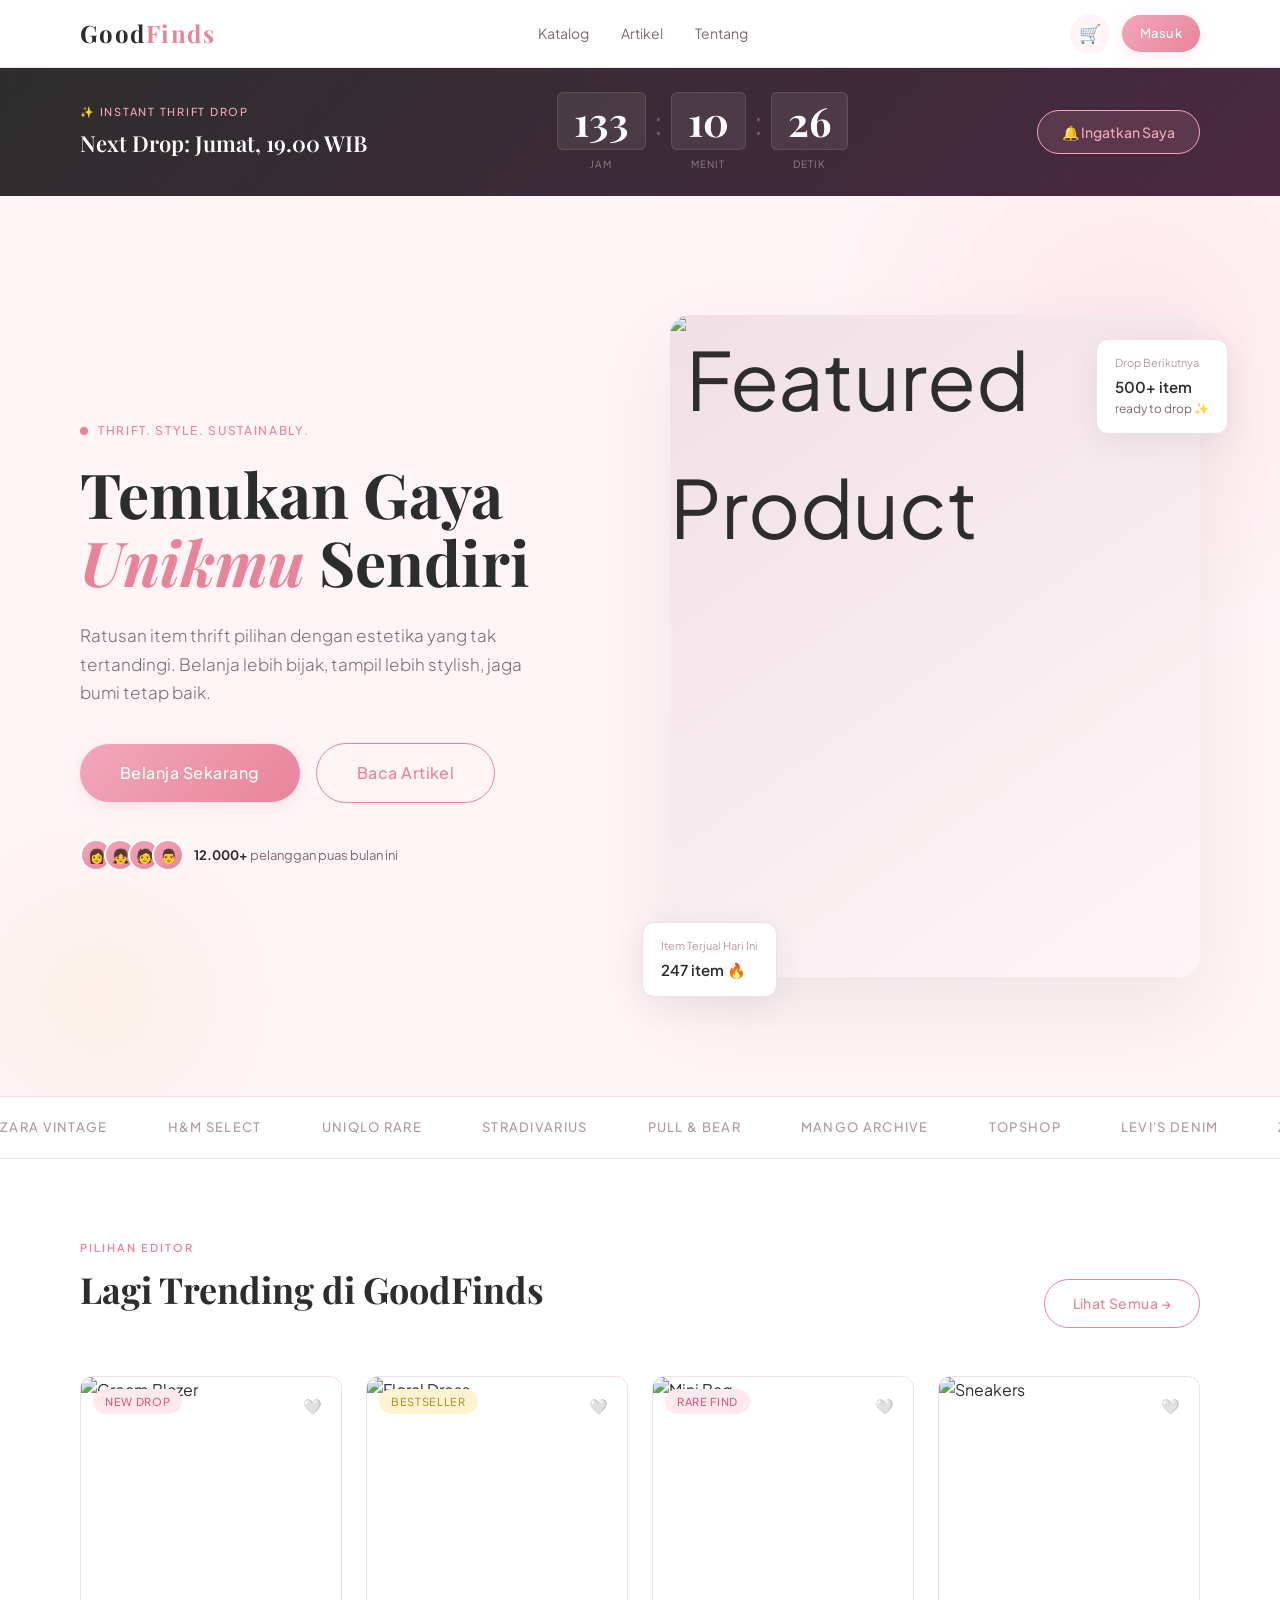
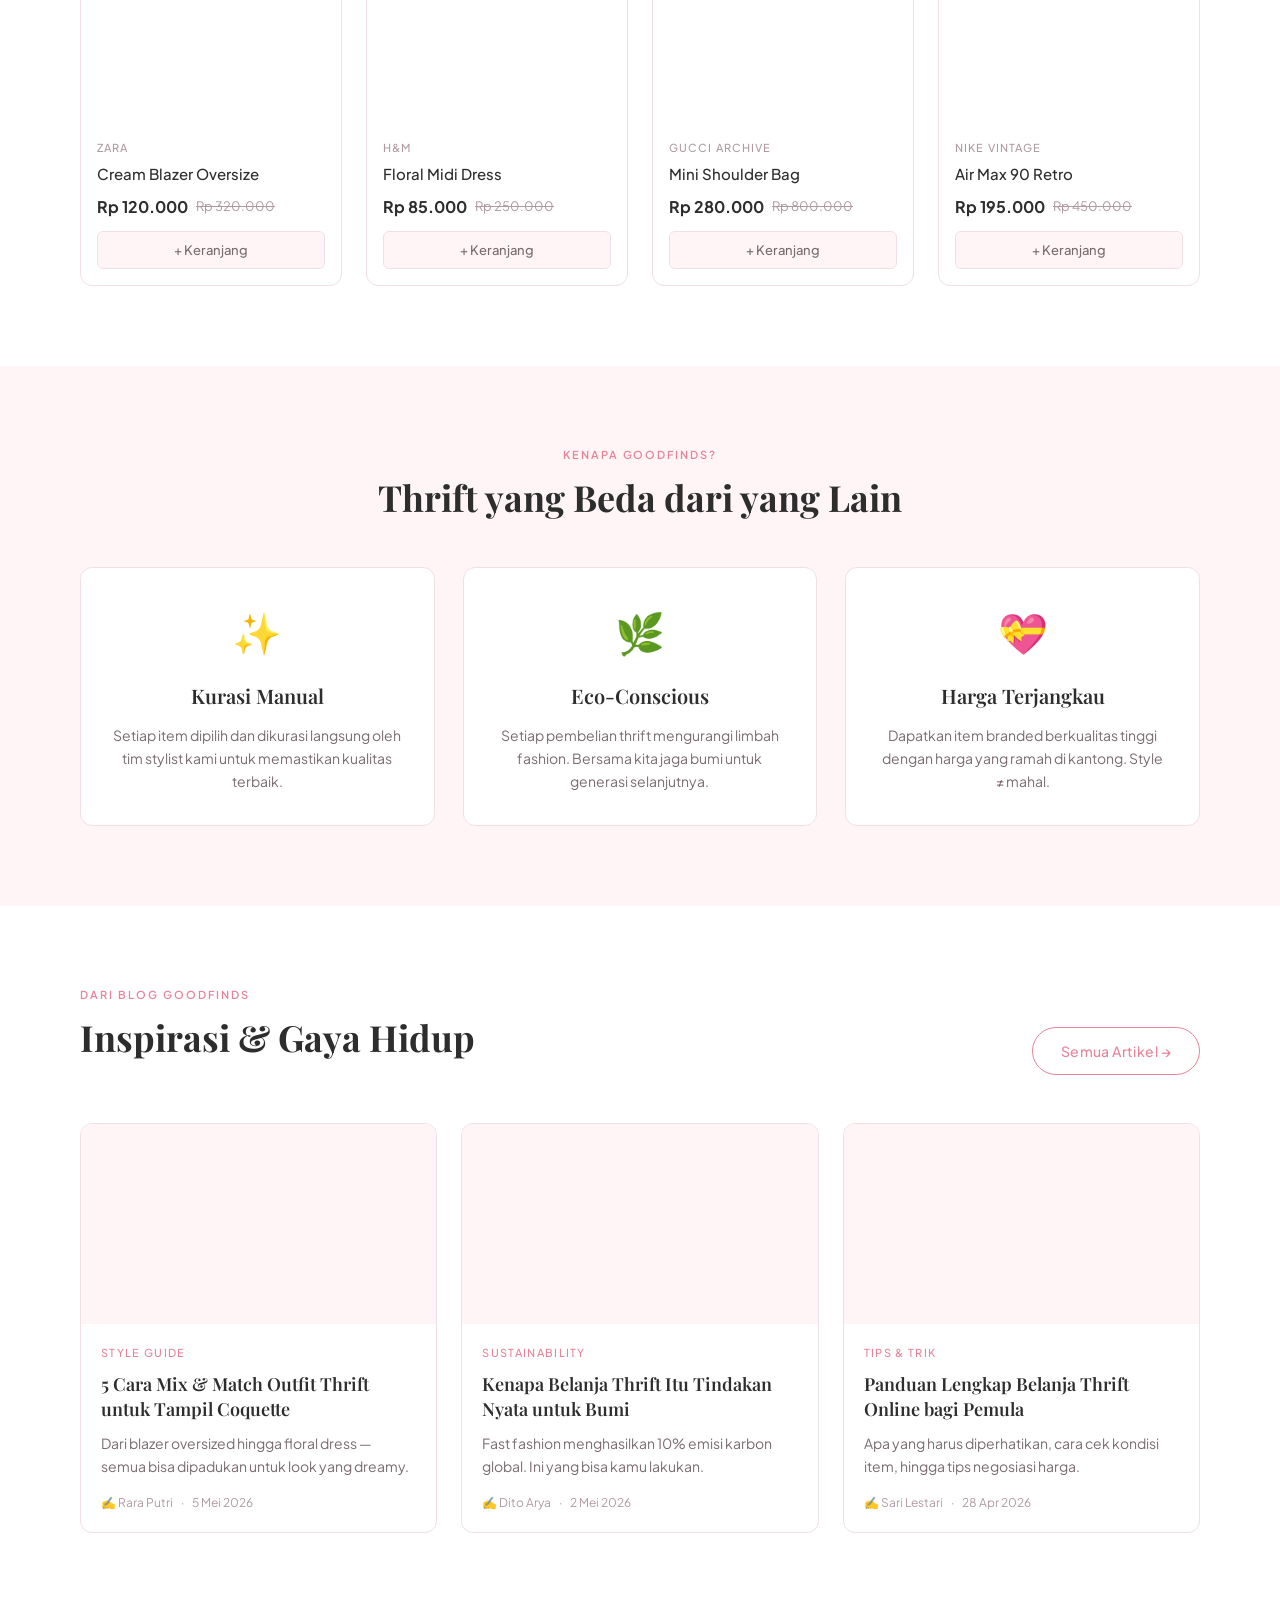
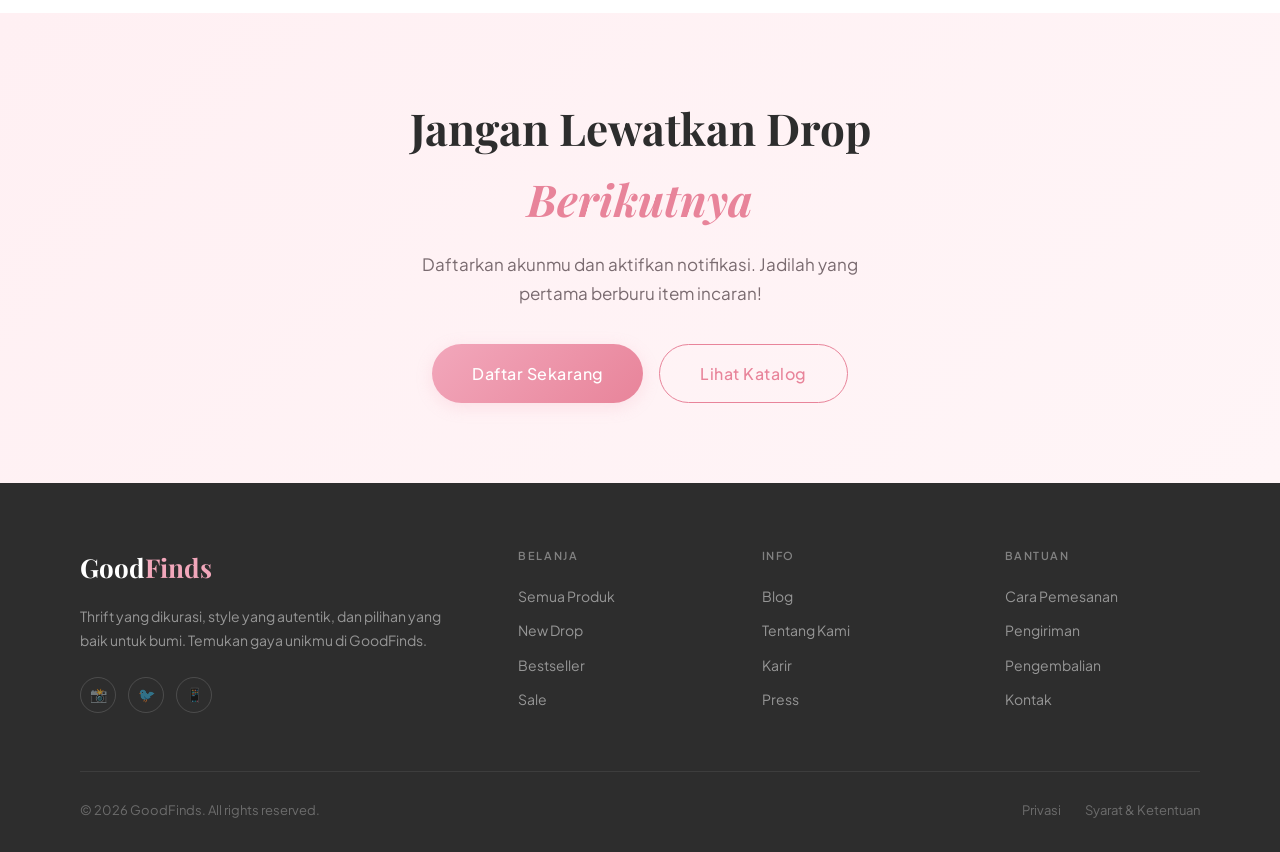
==== commit e3aac09b: "4" ====
--- a/index.html
+++ b/index.html
@@ -42,16 +42,6 @@
   </div>
 </div>
 
-<!-- WORDPRESS LINK NOTICE -->
-<div style="background:#fff8fb;border-bottom:1px solid var(--border-soft);padding:10px 0;">
-  <div class="container">
-    <div class="wp-notice">
-      <span>🌐</span>
-      <span>Versi WordPress Landing Page tersedia di: <a href="https://goodfinds.wordpress.com" target="_blank">goodfinds.wordpress.com</a> — klik untuk melihat versi WordPress</span>
-    </div>
-  </div>
-</div>
-
 <!-- DROP BANNER -->
 <section class="drop-banner">
   <div class="container">
